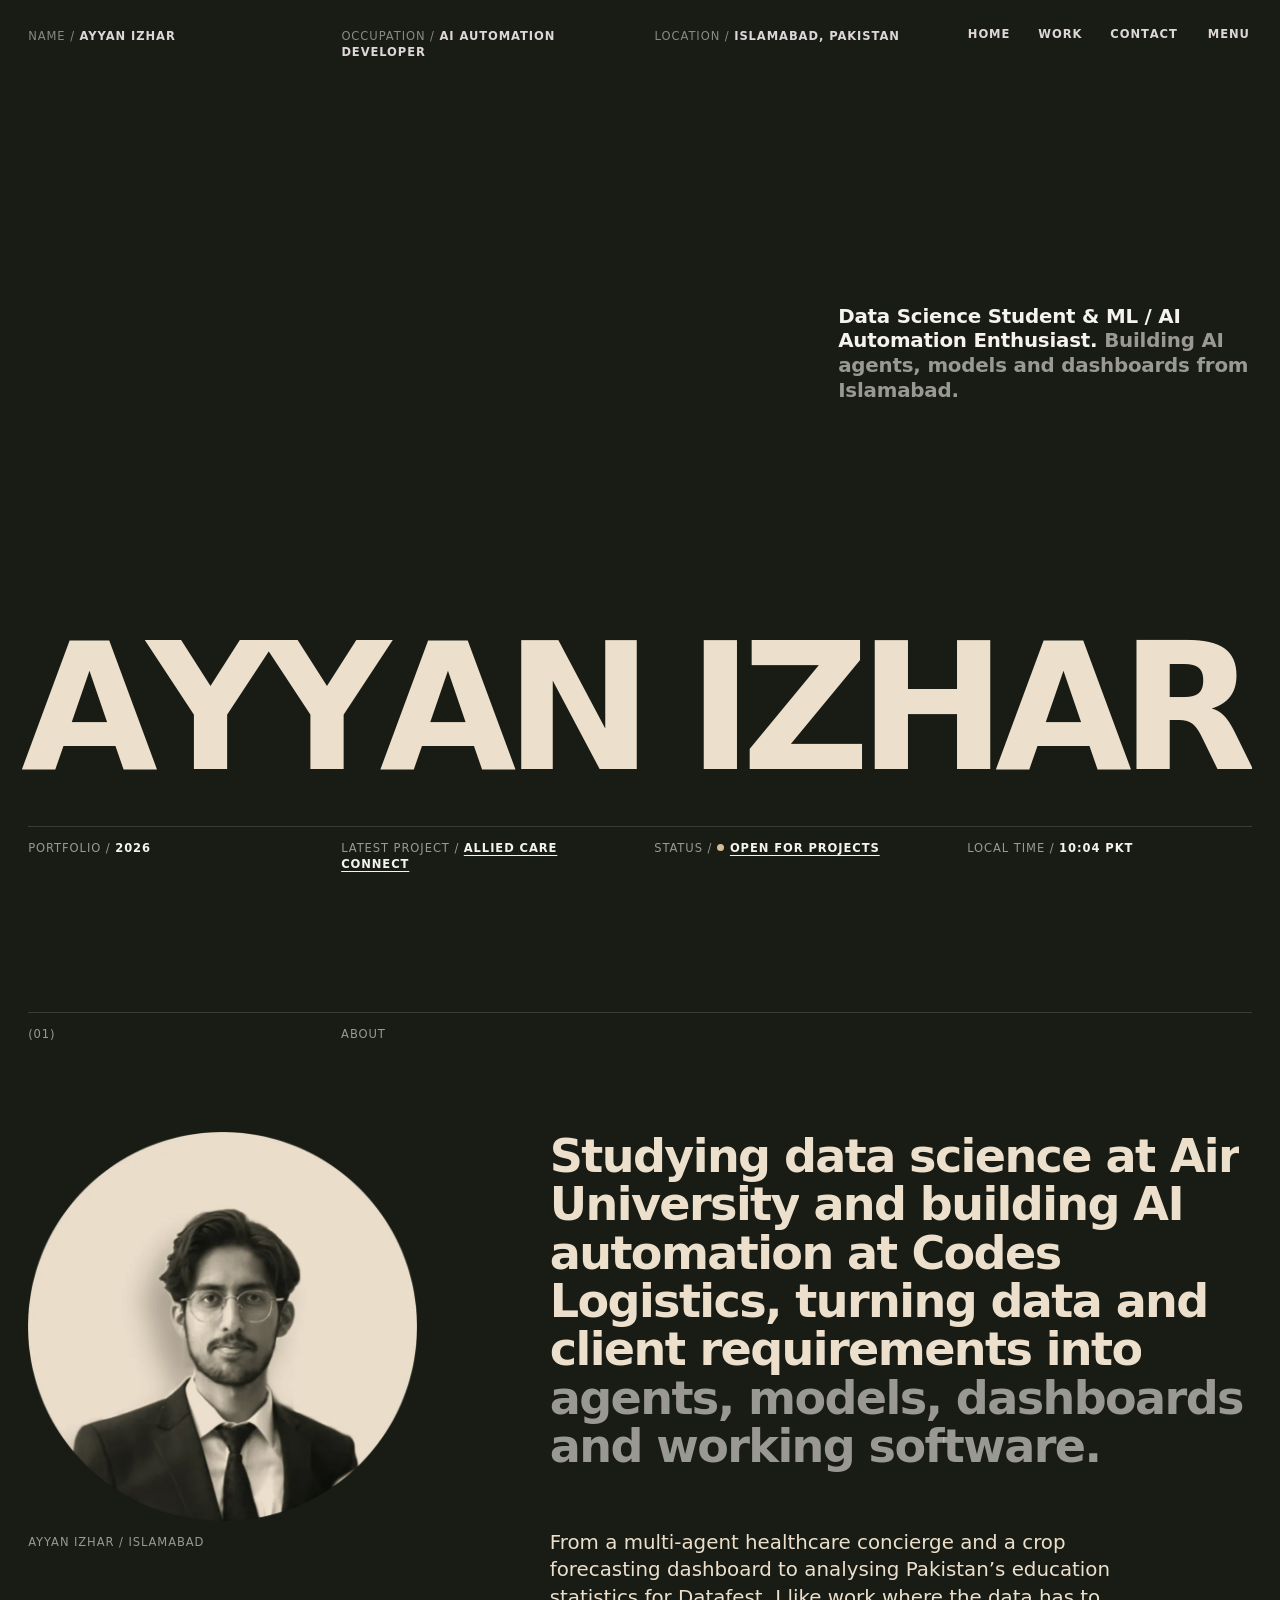
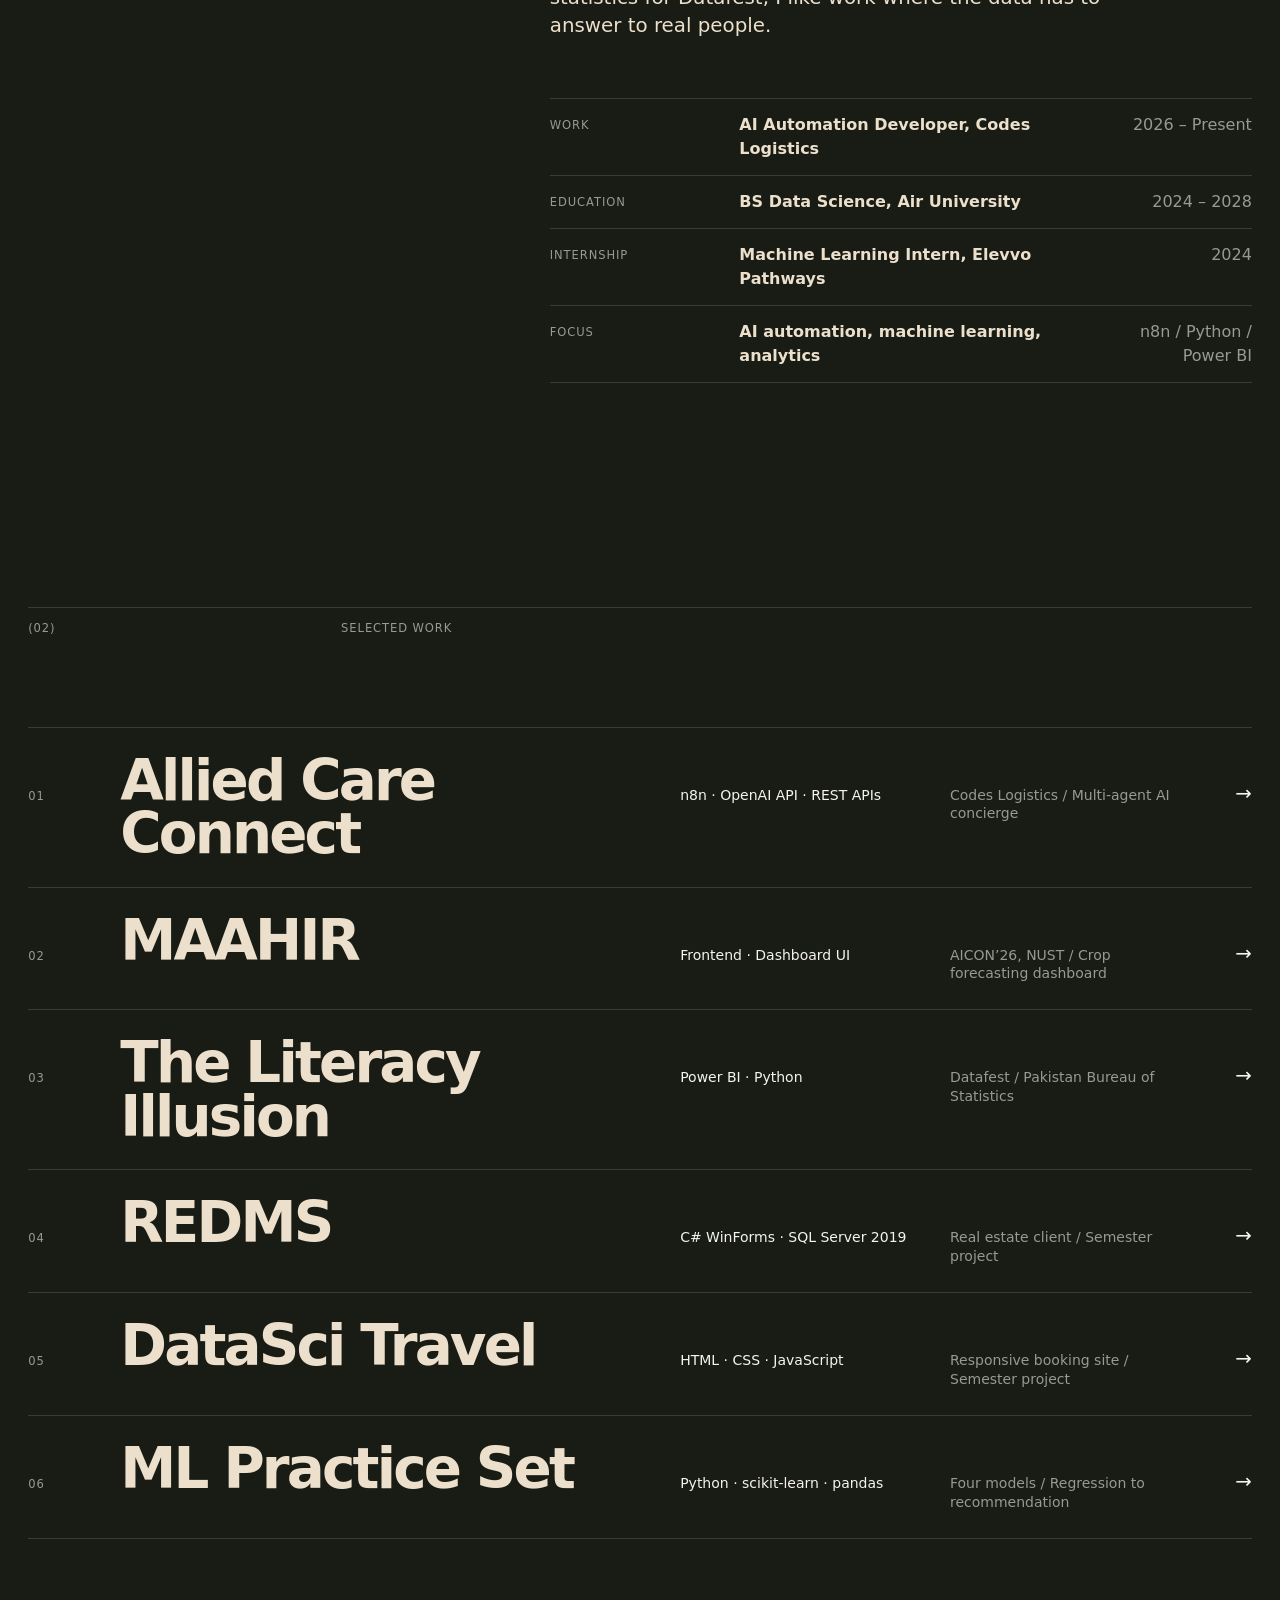
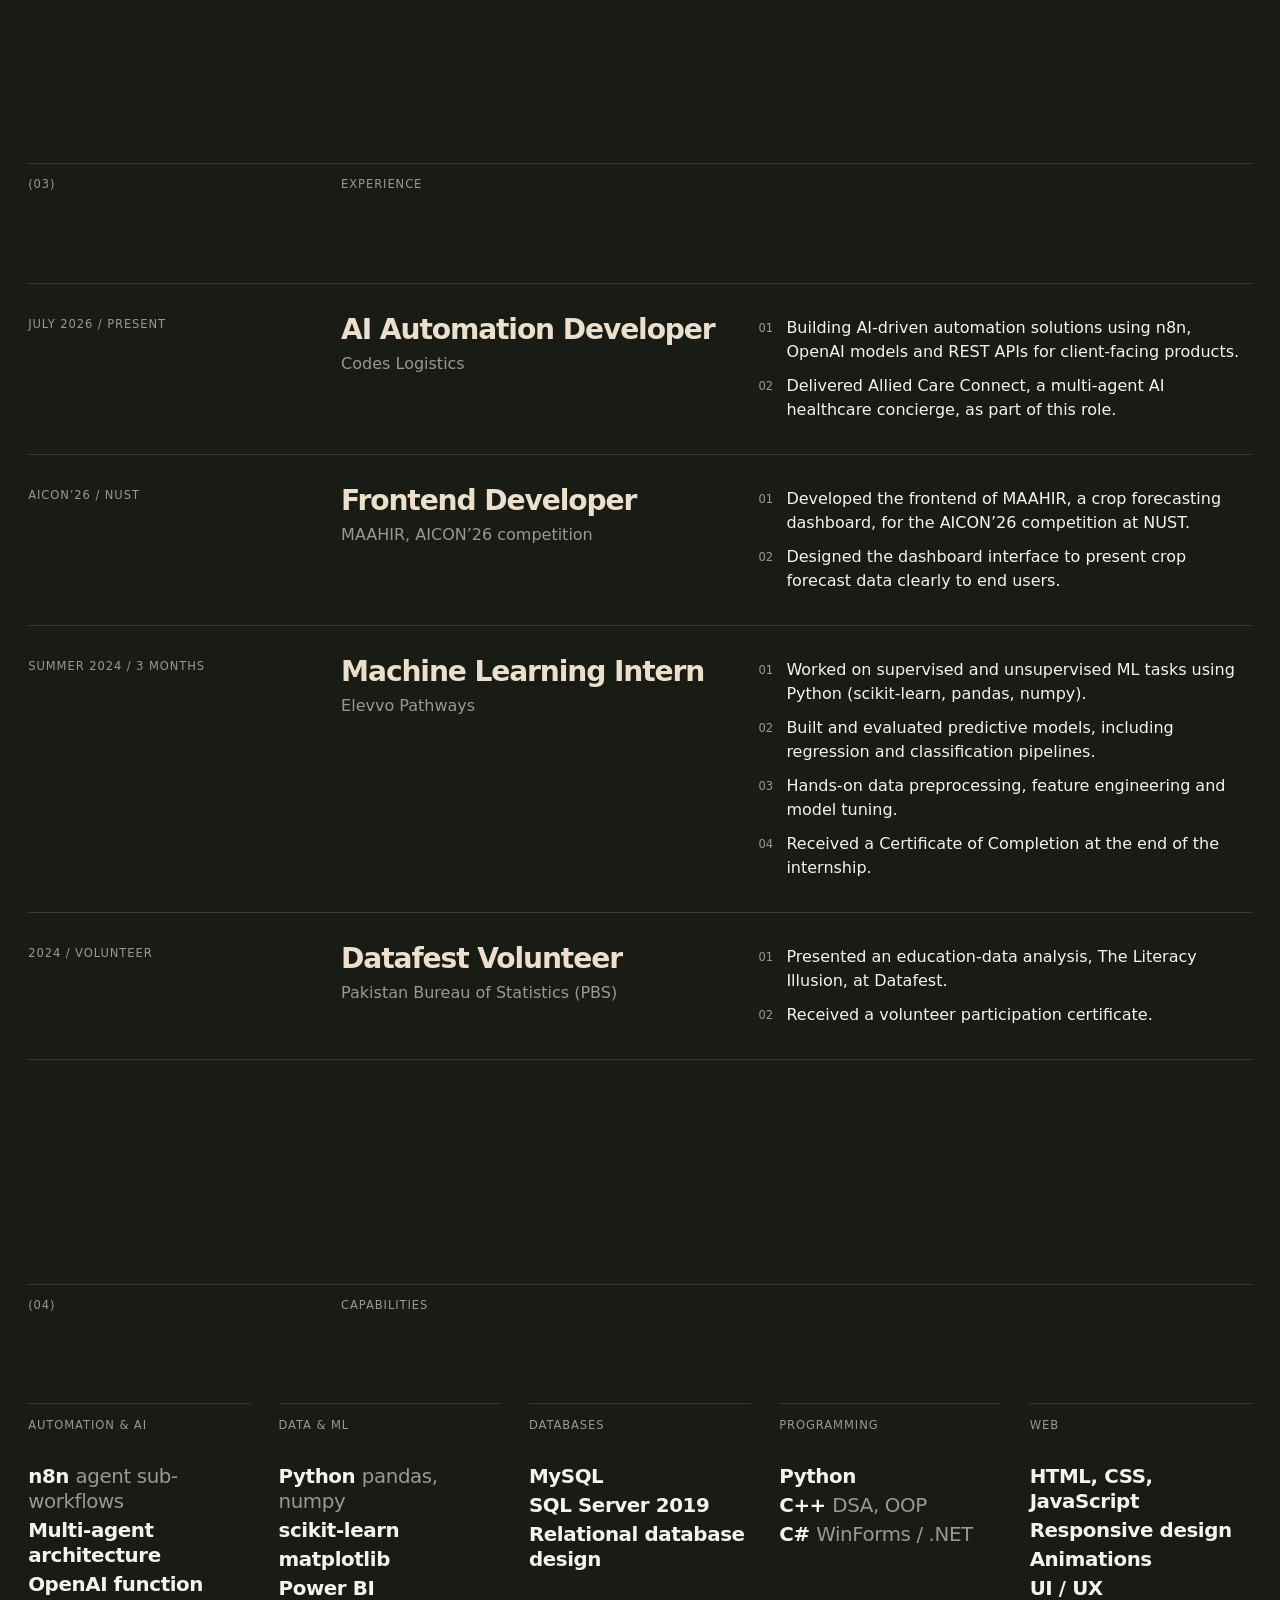
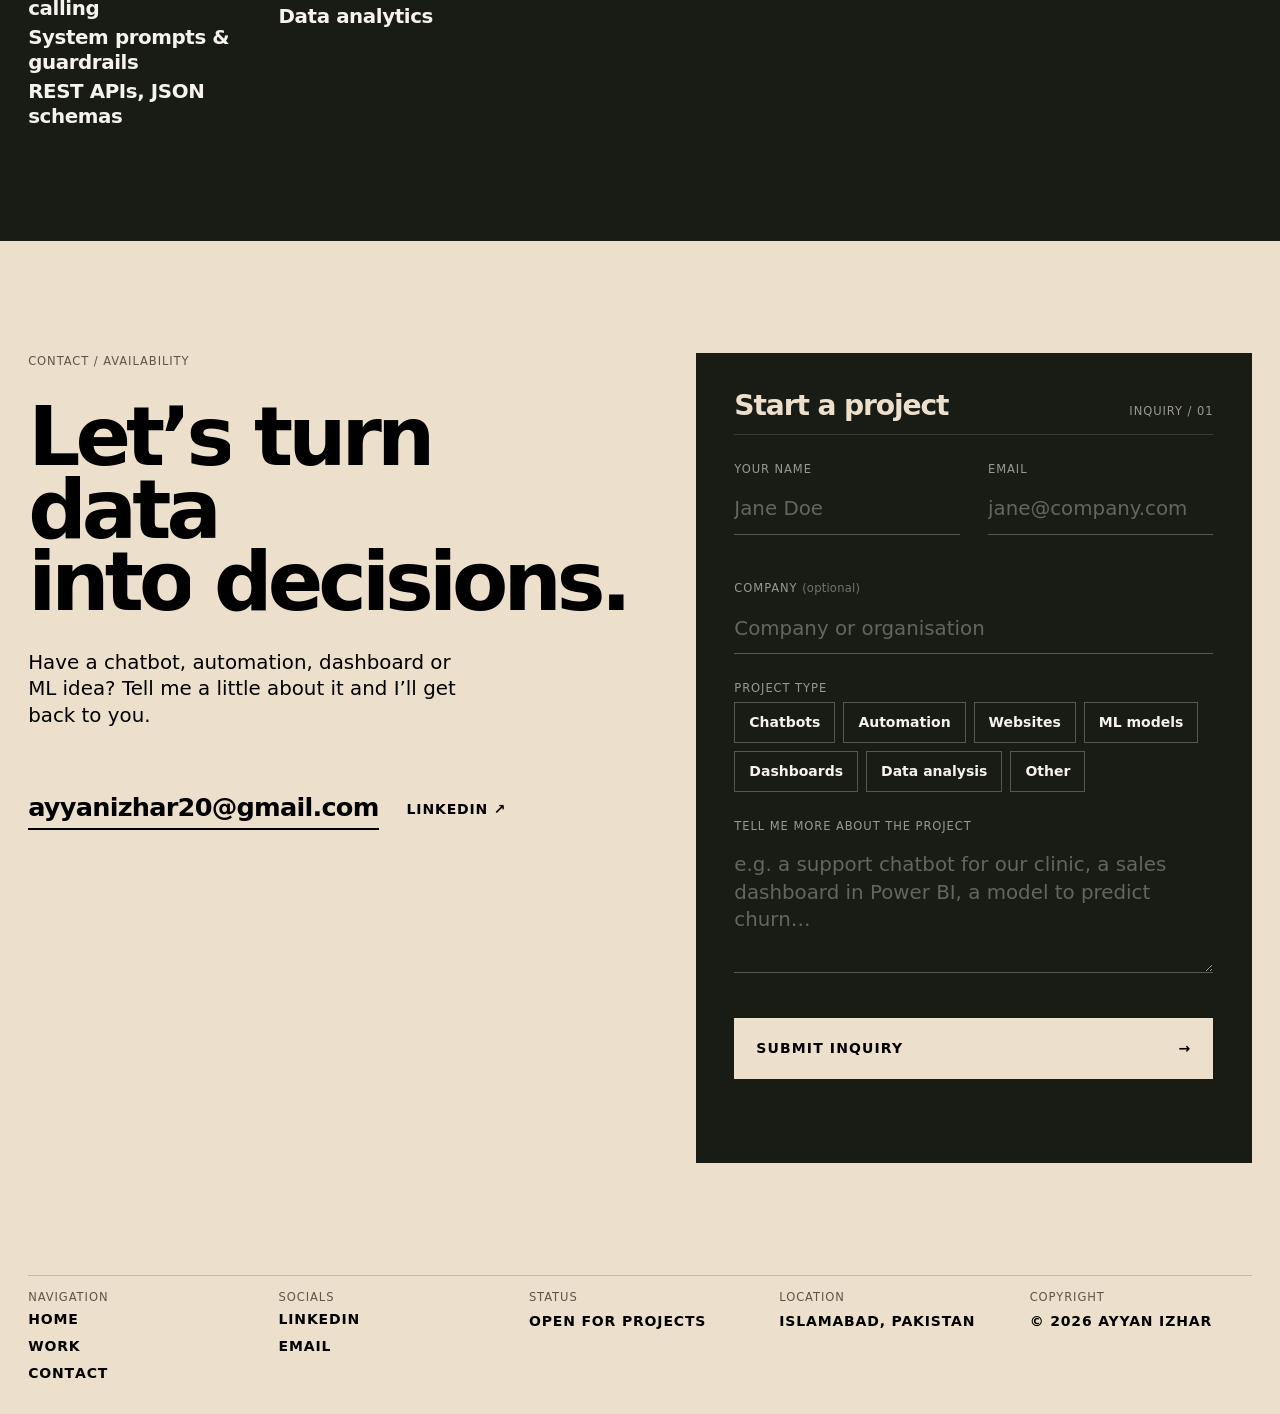
==== index.html @ 64a009e6 "Initial portfolio site Static HTML/CSS/JS portfolio inspired by kerimovdesigns.com's typographic, ol" ====
<!doctype html>
<html lang="en">
<head>
  <meta charset="utf-8">
  <meta name="viewport" content="width=device-width, initial-scale=1">
  <title>Ayyan Izhar | Data Science Portfolio</title>
  <meta name="description" content="Ayyan Izhar, AI automation developer and data science student in Islamabad. Multi-agent AI, machine learning, dashboards and data-driven software.">
  <meta name="theme-color" content="#181c14">
  <meta property="og:title" content="Ayyan Izhar | Data Science Portfolio">
  <meta property="og:description" content="Data Science Student & ML / AI Automation Enthusiast based in Islamabad, Pakistan.">
  <meta property="og:image" content="assets/img/portrait.png">
  <link rel="icon" href="data:image/svg+xml,%3Csvg xmlns='http://www.w3.org/2000/svg' viewBox='0 0 32 32'%3E%3Crect width='32' height='32' fill='%23181c14'/%3E%3Ctext x='16' y='23' font-family='Arial' font-weight='900' font-size='18' fill='%23ecdfcc' text-anchor='middle'%3EAI%3C/text%3E%3C/svg%3E">
  <link rel="preconnect" href="https://api.fontshare.com" crossorigin>
  <link rel="preconnect" href="https://cdn.fontshare.com" crossorigin>
  <link rel="stylesheet" href="https://api.fontshare.com/v2/css?f[]=satoshi@400,500,700,900&display=swap">
  <link rel="stylesheet" href="assets/css/tokens.css">
  <link rel="stylesheet" href="assets/css/main.css">
  <script>document.documentElement.classList.add('js');try{if(sessionStorage.getItem('pt'))document.documentElement.classList.add('is-entering')}catch(e){}</script>
  <script src="assets/js/main.js" defer></script>
</head>
<body>
  <a class="skip" href="#main">Skip to content</a>
  <div class="curtain" aria-hidden="true"></div>

  <header class="site-header">
    <p class="meta"><span class="meta-k">Name /</span> <span class="meta-v">Ayyan Izhar</span></p>
    <p class="meta"><span class="meta-k">Occupation /</span> <span class="meta-v">AI Automation Developer</span></p>
    <p class="meta"><span class="meta-k">Location /</span> <span class="meta-v">Islamabad, Pakistan</span></p>
    <nav class="nav" aria-label="Primary">
      <a href="index.html" data-roll>Home</a>
      <a href="#work" data-roll>Work</a>
      <a href="#contact" data-roll>Contact</a>
    </nav>
    <button class="menu-btn" type="button" aria-expanded="false" aria-controls="menu">
      <span class="menu-btn-inner"><span>Menu</span><span aria-hidden="true">Close</span></span>
    </button>
  </header>

  <div class="menu" id="menu" aria-hidden="true">
    <div class="menu-inner">
      <nav aria-label="Menu">
        <p class="label">Navigation</p>
        <ul class="menu-list">
          <li><a class="menu-link" href="index.html"><span class="menu-link-text">Home</span><span class="menu-num">01</span></a></li>
          <li><a class="menu-link" href="#work"><span class="menu-link-text">Work</span><span class="menu-num">02</span></a></li>
          <li><a class="menu-link" href="#contact"><span class="menu-link-text">Contact</span><span class="menu-num">03</span></a></li>
        </ul>
      </nav>
      <div class="menu-aside">
        <div>
          <p class="label">Projects</p>
          <ul>
            <li><a href="projects/allied-care-connect.html" data-roll>Allied Care Connect</a></li>
            <li><a href="projects/maahir.html" data-roll>MAAHIR</a></li>
            <li><a href="projects/literacy-illusion.html" data-roll>The Literacy Illusion</a></li>
            <li><a href="projects/redms.html" data-roll>REDMS</a></li>
            <li><a href="projects/datasci.html" data-roll>DataSci Travel</a></li>
            <li><a href="projects/ml-practice.html" data-roll>ML Practice Set</a></li>
          </ul>
        </div>
        <p class="meta"><span class="meta-k">Latest Project /</span> <a class="meta-v" href="projects/allied-care-connect.html">Allied Care Connect</a></p>
      </div>
    </div>
  </div>

  <main id="main">
    <section class="hero" aria-label="Introduction">
      <p class="hero-intro">Data Science Student &amp; ML / AI Automation Enthusiast. <span>Building AI agents, models and dashboards from Islamabad.</span></p>
      <h1 class="hero-name" aria-label="Ayyan Izhar"><span class="name-inner" aria-hidden="true"><span class="line">Ayyan</span><span class="line">Izhar</span></span></h1>
      <div class="strip">
        <p class="meta"><span class="meta-k">Portfolio /</span> <span class="meta-v">2026</span></p>
        <p class="meta"><span class="meta-k">Latest Project /</span> <a class="meta-v" href="projects/allied-care-connect.html">Allied Care Connect</a></p>
        <p class="meta"><span class="meta-k">Status /</span> <a class="meta-v" href="#contact"><span class="dot" aria-hidden="true"></span>Open for projects</a></p>
        <p class="meta"><span class="meta-k">Local time /</span> <span class="meta-v"><span data-clock>--:--</span> PKT</span></p>
      </div>
    </section>

    <section class="section" id="about" aria-labelledby="about-title">
      <div class="section-head"><span class="label">(01)</span><span class="label" id="about-title">About</span></div>
      <div class="about">
        <figure class="portrait" data-reveal>
          <img src="assets/img/portrait.webp" width="800" height="800" alt="Portrait of Ayyan Izhar in a dark suit and tie" loading="lazy" decoding="async">
          <figcaption class="label">Ayyan Izhar / Islamabad</figcaption>
        </figure>
        <div class="about-body">
          <h2 class="statement" data-words>Studying data science at Air University and building AI automation at Codes Logistics, turning data and client requirements into <em>agents, models, dashboards and working software.</em></h2>
          <p class="copy" data-reveal>From a multi-agent healthcare concierge and a crop forecasting dashboard to analysing Pakistan’s education statistics for Datafest, I like work where the data has to answer to real people.</p>
          <dl class="facts" data-reveal>
            <div><dt>Work</dt><dd>AI Automation Developer, Codes Logistics</dd><dd>2026 – Present</dd></div>
            <div><dt>Education</dt><dd>BS Data Science, Air University</dd><dd>2024 – 2028</dd></div>
            <div><dt>Internship</dt><dd>Machine Learning Intern, Elevvo Pathways</dd><dd>2024</dd></div>
            <div><dt>Focus</dt><dd>AI automation, machine learning, analytics</dd><dd>n8n / Python / Power BI</dd></div>
          </dl>
        </div>
      </div>
    </section>

    <section class="section" id="work" aria-labelledby="work-title">
      <div class="section-head"><span class="label">(02)</span><span class="label" id="work-title">Selected Work</span></div>
      <ol class="work-list">
        <li class="work-row" data-reveal>
          <a class="work-link" href="projects/allied-care-connect.html" data-preview="allied">
            <span class="work-num">01</span>
            <span class="work-title">Allied Care Connect</span>
            <span class="work-tags">n8n · OpenAI API · REST APIs</span>
            <span class="work-ctx">Codes Logistics / Multi-agent AI concierge</span>
            <span class="work-arrow" aria-hidden="true">→</span>
            <span class="work-media"><img src="assets/img/cover-allied.svg" alt="" loading="lazy" width="1200" height="800"></span>
          </a>
        </li>
        <li class="work-row" data-reveal>
          <a class="work-link" href="projects/maahir.html" data-preview="maahir">
            <span class="work-num">02</span>
            <span class="work-title">MAAHIR</span>
            <span class="work-tags">Frontend · Dashboard UI</span>
            <span class="work-ctx">AICON’26, NUST / Crop forecasting dashboard</span>
            <span class="work-arrow" aria-hidden="true">→</span>
            <span class="work-media"><img src="assets/img/maahir-snapshot.webp" alt="" loading="lazy" width="1600" height="1000"></span>
          </a>
        </li>
        <li class="work-row" data-reveal>
          <a class="work-link" href="projects/literacy-illusion.html" data-preview="datafest">
            <span class="work-num">03</span>
            <span class="work-title">The Literacy Illusion</span>
            <span class="work-tags">Power BI · Python</span>
            <span class="work-ctx">Datafest / Pakistan Bureau of Statistics</span>
            <span class="work-arrow" aria-hidden="true">→</span>
            <span class="work-media"><img src="assets/img/datafest-map.webp" alt="" loading="lazy" width="1024" height="576"></span>
          </a>
        </li>
        <li class="work-row" data-reveal>
          <a class="work-link" href="projects/redms.html" data-preview="redms">
            <span class="work-num">04</span>
            <span class="work-title">REDMS</span>
            <span class="work-tags">C# WinForms · SQL Server 2019</span>
            <span class="work-ctx">Real estate client / Semester project</span>
            <span class="work-arrow" aria-hidden="true">→</span>
            <span class="work-media"><img src="assets/img/cover-redms.svg" alt="" loading="lazy" width="1200" height="800"></span>
          </a>
        </li>
        <li class="work-row" data-reveal>
          <a class="work-link" href="projects/datasci.html" data-preview="datasci">
            <span class="work-num">05</span>
            <span class="work-title">DataSci Travel</span>
            <span class="work-tags">HTML · CSS · JavaScript</span>
            <span class="work-ctx">Responsive booking site / Semester project</span>
            <span class="work-arrow" aria-hidden="true">→</span>
            <span class="work-media"><img src="assets/img/datasci-home.webp" alt="" loading="lazy" width="1600" height="1000"></span>
          </a>
        </li>
        <li class="work-row" data-reveal>
          <a class="work-link" href="projects/ml-practice.html" data-preview="ml">
            <span class="work-num">06</span>
            <span class="work-title">ML Practice Set</span>
            <span class="work-tags">Python · scikit-learn · pandas</span>
            <span class="work-ctx">Four models / Regression to recommendation</span>
            <span class="work-arrow" aria-hidden="true">→</span>
            <span class="work-media"><img src="assets/img/cover-ml.svg" alt="" loading="lazy" width="1200" height="800"></span>
          </a>
        </li>
      </ol>
    </section>

    <section class="section" id="experience" aria-labelledby="exp-title">
      <div class="section-head"><span class="label">(03)</span><span class="label" id="exp-title">Experience</span></div>
      <div class="rows">
        <article class="row" data-reveal>
          <p class="row-when label">July 2026 / Present</p>
          <div class="row-what">
            <h3>AI Automation Developer</h3>
            <p>Codes Logistics</p>
          </div>
          <ul class="row-detail">
            <li>Building AI-driven automation solutions using n8n, OpenAI models and REST APIs for client-facing products.</li>
            <li>Delivered Allied Care Connect, a multi-agent AI healthcare concierge, as part of this role.</li>
          </ul>
        </article>
        <article class="row" data-reveal>
          <p class="row-when label">AICON’26 / NUST</p>
          <div class="row-what">
            <h3>Frontend Developer</h3>
            <p>MAAHIR, AICON’26 competition</p>
          </div>
          <ul class="row-detail">
            <li>Developed the frontend of MAAHIR, a crop forecasting dashboard, for the AICON’26 competition at NUST.</li>
            <li>Designed the dashboard interface to present crop forecast data clearly to end users.</li>
          </ul>
        </article>
        <article class="row" data-reveal>
          <p class="row-when label">Summer 2024 / 3 months</p>
          <div class="row-what">
            <h3>Machine Learning Intern</h3>
            <p>Elevvo Pathways</p>
          </div>
          <ul class="row-detail">
            <li>Worked on supervised and unsupervised ML tasks using Python (scikit-learn, pandas, numpy).</li>
            <li>Built and evaluated predictive models, including regression and classification pipelines.</li>
            <li>Hands-on data preprocessing, feature engineering and model tuning.</li>
            <li>Received a Certificate of Completion at the end of the internship.</li>
          </ul>
        </article>
        <article class="row" data-reveal>
          <p class="row-when label">2024 / Volunteer</p>
          <div class="row-what">
            <h3>Datafest Volunteer</h3>
            <p>Pakistan Bureau of Statistics (PBS)</p>
          </div>
          <ul class="row-detail">
            <li>Presented an education-data analysis, The Literacy Illusion, at Datafest.</li>
            <li>Received a volunteer participation certificate.</li>
          </ul>
        </article>
      </div>
    </section>

    <section class="section" id="capabilities" aria-labelledby="caps-title">
      <div class="section-head"><span class="label">(04)</span><span class="label" id="caps-title">Capabilities</span></div>
      <div class="caps">
        <div class="cap" data-reveal style="--d:0">
          <p class="label">Automation &amp; AI</p>
          <ul><li>n8n <span>agent sub-workflows</span></li><li>Multi-agent architecture</li><li>OpenAI function calling</li><li>System prompts &amp; guardrails</li><li>REST APIs, JSON schemas</li></ul>
        </div>
        <div class="cap" data-reveal style="--d:1">
          <p class="label">Data &amp; ML</p>
          <ul><li>Python <span>pandas, numpy</span></li><li>scikit-learn</li><li>matplotlib</li><li>Power BI</li><li>Data analytics</li></ul>
        </div>
        <div class="cap" data-reveal style="--d:2">
          <p class="label">Databases</p>
          <ul><li>MySQL</li><li>SQL Server 2019</li><li>Relational database design</li></ul>
        </div>
        <div class="cap" data-reveal style="--d:3">
          <p class="label">Programming</p>
          <ul><li>Python</li><li>C++ <span>DSA, OOP</span></li><li>C# <span>WinForms / .NET</span></li></ul>
        </div>
        <div class="cap" data-reveal style="--d:4">
          <p class="label">Web</p>
          <ul><li>HTML, CSS, JavaScript</li><li>Responsive design</li><li>Animations</li><li>UI / UX</li></ul>
        </div>
      </div>
    </section>
  </main>

  <footer class="contact" id="contact">
    <div class="contact-main">
      <div class="contact-intro">
        <p class="label">Contact / Availability</p>
        <h2 class="contact-title" data-words>Let’s turn data<br>into decisions.</h2>
        <p class="contact-note">Have a chatbot, automation, dashboard or ML idea? Tell me a little about it and I’ll get back to you.</p>
        <div class="contact-direct">
          <a class="contact-mail" href="mailto:ayyanizhar20@gmail.com">ayyanizhar20@gmail.com</a>
          <a href="https://linkedin.com/in/ayyan-izhar-a177a4330" target="_blank" rel="noopener" data-roll>LinkedIn ↗</a>
        </div>
      </div>

      <form class="inquiry" data-inquiry data-key="YOUR_WEB3FORMS_ACCESS_KEY" novalidate aria-labelledby="inq-title">
        <div class="inquiry-head"><h3 id="inq-title">Start a project</h3><span class="label">Inquiry / 01</span></div>
        <div class="field-row">
          <div class="field">
            <label for="inq-name">Your name</label>
            <input id="inq-name" name="name" type="text" autocomplete="name" placeholder="Jane Doe" required aria-describedby="inq-name-error">
            <span class="field-error" id="inq-name-error" aria-live="polite"></span>
          </div>
          <div class="field">
            <label for="inq-email">Email</label>
            <input id="inq-email" name="email" type="email" autocomplete="email" placeholder="jane@company.com" required aria-describedby="inq-email-error">
            <span class="field-error" id="inq-email-error" aria-live="polite"></span>
          </div>
        </div>
        <div class="field">
          <label for="inq-company">Company <i>(optional)</i></label>
          <input id="inq-company" name="company" type="text" autocomplete="organization" placeholder="Company or organisation">
        </div>
        <fieldset class="field">
          <legend>Project type</legend>
          <div class="chips">
            <label class="chip"><input type="checkbox" name="project_type" value="Chatbot / AI agent"><span>Chatbots</span></label>
            <label class="chip"><input type="checkbox" name="project_type" value="Automation (n8n)"><span>Automation</span></label>
            <label class="chip"><input type="checkbox" name="project_type" value="Website"><span>Websites</span></label>
            <label class="chip"><input type="checkbox" name="project_type" value="Machine learning"><span>ML models</span></label>
            <label class="chip"><input type="checkbox" name="project_type" value="Dashboard"><span>Dashboards</span></label>
            <label class="chip"><input type="checkbox" name="project_type" value="Data analysis"><span>Data analysis</span></label>
            <label class="chip"><input type="checkbox" name="project_type" value="Other"><span>Other</span></label>
          </div>
        </fieldset>
        <div class="field">
          <label for="inq-message">Tell me more about the project</label>
          <textarea id="inq-message" name="message" rows="4" placeholder="e.g. a support chatbot for our clinic, a sales dashboard in Power BI, a model to predict churn…" required aria-describedby="inq-message-error"></textarea>
          <span class="field-error" id="inq-message-error" aria-live="polite"></span>
        </div>
        <label class="hp" aria-hidden="true">Leave empty <input type="checkbox" name="botcheck" tabindex="-1" autocomplete="off"></label>
        <button class="inquiry-submit" type="submit"><span class="inquiry-submit-text">Submit inquiry</span><span class="arrow" aria-hidden="true">→</span></button>
        <p class="inquiry-status" role="status" aria-live="polite"></p>
      </form>
    </div>

    <div class="contact-grid">
      <div><p class="label">Navigation</p><a href="index.html" data-roll>Home</a><a href="#work" data-roll>Work</a><a href="#contact" data-roll>Contact</a></div>
      <div><p class="label">Socials</p><a href="https://linkedin.com/in/ayyan-izhar-a177a4330" target="_blank" rel="noopener" data-roll>LinkedIn</a><a href="mailto:ayyanizhar20@gmail.com" data-roll>Email</a></div>
      <div><p class="label">Status</p><p>Open for projects</p></div>
      <div><p class="label">Location</p><p>Islamabad, Pakistan</p></div>
      <div><p class="label">Copyright</p><p>© 2026 Ayyan Izhar</p></div>
    </div>
  </footer>

  <div class="preview" aria-hidden="true">
    <div class="preview-inner">
      <img class="preview-item" data-key="allied" src="assets/img/cover-allied.svg" alt="" loading="lazy">
      <img class="preview-item" data-key="maahir" src="assets/img/maahir-snapshot.webp" alt="" loading="lazy">
      <img class="preview-item" data-key="datafest" src="assets/img/datafest-map.webp" alt="" loading="lazy">
      <img class="preview-item" data-key="redms" src="assets/img/cover-redms.svg" alt="" loading="lazy">
      <img class="preview-item" data-key="datasci" src="assets/img/datasci-home.webp" alt="" loading="lazy">
      <img class="preview-item" data-key="ml" src="assets/img/cover-ml.svg" alt="" loading="lazy">
    </div>
  </div>
</body>
</html>
---- assets/css/tokens.css ----
:root {
  /* Colors (kerimovdesigns.com) */
  --color-bg: #181c14;
  --color-fg: #ecdfcc;
  --color-secondary: #d6bc9a;
  --color-ink: #000000;
  --color-offwhite: #f6f3ee;
  --color-muted: rgba(246, 243, 238, 0.58);
  --color-dim: #5f5547;
  --color-line: rgba(236, 223, 204, 0.16);
  --color-line-ink: rgba(0, 0, 0, 0.16);

  /* Typography */
  --font-sans: 'Satoshi', ui-sans-serif, system-ui, -apple-system, 'Segoe UI', sans-serif;
  --fs-display: clamp(3rem, 13.4vw, 15rem);
  --fs-title: clamp(2.6rem, 7.2vw, 7.5rem);
  --fs-h1: clamp(1.9rem, 3.6vw, 3.2rem);
  --fs-h2: 1.76rem;
  --fs-body: 1.24rem;
  --fs-body-sm: 1rem;
  --fs-micro: 0.875rem;
  --fs-label: 0.72rem;

  /* Spacing */
  --space-1: 4px;
  --space-2: 8px;
  --space-3: 12.8px;
  --space-4: 32px;
  --space-5: 58px;
  --space-6: 90px;
  --space-7: 112px;
  --gutter: clamp(16px, 2.2vw, 32px);

  /* Motion (kerimov motion lab) */
  --ease: cubic-bezier(0.76, 0, 0.24, 1);
  --ease-std: cubic-bezier(0.4, 0, 0.2, 1);
  --ease-out: cubic-bezier(0.22, 1, 0.36, 1);
  --dur-instant: 15ms;
  --dur-xs: 90ms;
  --dur-fast: 150ms;
  --dur-md: 300ms;
  --dur-lg: 500ms;
  --dur-slow: 540ms;
  --stagger: 75ms;

  /* Layers */
  --z-header: 70;
  --z-preview: 50;
  --z-menu: 60;
  --z-curtain: 90;
}
---- assets/css/main.css ----
/* ---------- Base ---------- */
*, *::before, *::after { box-sizing: border-box; }
html { -webkit-text-size-adjust: 100%; text-size-adjust: 100%; }
body {
  margin: 0;
  background: var(--color-bg);
  color: var(--color-offwhite);
  font-family: var(--font-sans);
  font-size: var(--fs-body-sm);
  font-weight: 500;
  line-height: 1.5;
  -webkit-font-smoothing: antialiased;
  -moz-osx-font-smoothing: grayscale;
  overflow-x: clip;
}
img, video, svg { display: block; max-width: 100%; }
a { color: inherit; text-decoration: none; }
button { font: inherit; color: inherit; background: none; border: 0; padding: 0; cursor: pointer; }
h1, h2, h3, p, ol, ul, dl, dd, figure { margin: 0; }
ol, ul { list-style: none; padding: 0; }
::selection { background: var(--color-fg); color: var(--color-ink); }
:focus-visible { outline: 1px solid currentColor; outline-offset: 4px; }
[tabindex="-1"]:focus { outline: none; }
html.menu-open { overflow: hidden; }

.skip {
  position: fixed; top: 8px; left: 8px; z-index: 100;
  padding: 10px 14px; background: var(--color-fg); color: var(--color-ink);
  transform: translateY(-160%); transition: transform var(--dur-md) var(--ease);
}
.skip:focus { transform: none; }
.sr-only { position: absolute; width: 1px; height: 1px; overflow: hidden; clip: rect(0 0 0 0); white-space: nowrap; }

.label {
  font-size: var(--fs-label);
  font-weight: 500;
  letter-spacing: 0.08em;
  text-transform: uppercase;
  color: var(--color-muted);
  line-height: 1.4;
}
.meta { font-size: var(--fs-label); letter-spacing: 0.08em; text-transform: uppercase; line-height: 1.4; }
.meta-k { color: var(--color-muted); }
.meta-v { font-weight: 700; }

/* ---------- Roll text (kerimov doubled-letter hover) ---------- */
.roll { display: inline-flex; overflow: hidden; line-height: 1.15; vertical-align: top; }
.roll-c {
  display: inline-block;
  position: relative;
  white-space: pre;
  transition: transform var(--dur-md) var(--ease);
  transition-delay: calc(var(--i) * 14ms);
}
.roll-c::after { content: attr(data-c); position: absolute; left: 0; top: 100%; }
a:hover .roll-c, a:focus-visible .roll-c, button:hover .roll-c { transform: translateY(-100%); }

/* ---------- Header ---------- */
.site-header {
  position: fixed;
  inset: 0 0 auto 0;
  z-index: var(--z-header);
  display: grid;
  grid-template-columns: repeat(3, minmax(0, 1fr)) auto auto;
  align-items: start;
  gap: var(--gutter);
  padding: var(--gutter);
  color: var(--color-offwhite);
  mix-blend-mode: difference;
  pointer-events: none;
}
.site-header > * { pointer-events: auto; }
.nav { display: flex; gap: 28px; font-size: var(--fs-label); font-weight: 700; letter-spacing: 0.08em; text-transform: uppercase; }
.menu-btn {
  display: inline-flex; align-items: flex-start; overflow: hidden; height: 1.15em; line-height: 1.15;
  font-size: var(--fs-label); font-weight: 700; letter-spacing: 0.08em; text-transform: uppercase;
}
.menu-btn-inner { display: flex; flex-direction: column; transition: transform var(--dur-slow) var(--ease); }
.menu-open .menu-btn-inner { transform: translateY(-50%); }

/* ---------- Menu ---------- */
.menu {
  position: fixed; inset: 0; z-index: var(--z-menu);
  background: var(--color-fg); color: var(--color-ink);
  clip-path: inset(0 0 0 100%);
  transition: clip-path 700ms var(--ease), visibility 0s linear 700ms;
  visibility: hidden;
}
.menu-open .menu { clip-path: inset(0 0 0 0); visibility: visible; transition: clip-path 700ms var(--ease); }
.menu-inner {
  height: 100%;
  display: grid;
  grid-template-columns: 2fr 1fr;
  gap: var(--gutter);
  align-items: end;
  padding: calc(var(--gutter) * 4) var(--gutter) var(--gutter);
}
.menu .label { color: var(--color-dim); }
.menu-list { margin-top: var(--space-3); border-top: 1px solid var(--color-line-ink); }
.menu-list li { border-bottom: 1px solid var(--color-line-ink); overflow: hidden; }
.menu-link {
  display: flex; justify-content: space-between; align-items: flex-start;
  padding: 6px 0 2px;
  font-size: clamp(2.8rem, 8.5vw, 8.5rem); font-weight: 900; letter-spacing: -0.05em; line-height: 0.95;
  opacity: 0;
  transform: translateX(14vw);
  transition: transform 800ms var(--ease), opacity var(--dur-slow) var(--ease-std);
}
.menu-open .menu-link { opacity: 1; transform: none; transition-delay: calc(140ms + var(--i) * var(--stagger)); }
.menu-num { font-size: var(--fs-micro); font-weight: 700; letter-spacing: 0.04em; padding-top: 0.9em; }
.menu-link:hover .menu-link-text { transform: translateX(16px); }
.menu-link-text { transition: transform var(--dur-md) var(--ease); }
.menu-aside { display: grid; gap: var(--space-4); align-content: end; }
.menu-aside ul { display: grid; gap: 6px; margin-top: var(--space-3); font-size: var(--fs-body); font-weight: 700; letter-spacing: -0.01em; }
.menu-aside > * { opacity: 0; transform: translateX(48px); transition: opacity var(--dur-md) var(--ease-std), transform var(--dur-slow) var(--ease); }
.menu-open .menu-aside > * { opacity: 1; transform: none; transition-delay: 420ms; }

/* ---------- Curtain ---------- */
.curtain {
  position: fixed; inset: 0; z-index: var(--z-curtain);
  background: var(--color-fg);
  transform: scaleX(0); transform-origin: 0 50%;
  pointer-events: none;
}
.is-entering .curtain { transform: scaleX(1); }
.curtain.is-revealing { transform: scaleX(0); transform-origin: 0 50%; transition: transform 750ms var(--ease); }
.curtain.is-leaving { transform: scaleX(1); transform-origin: 100% 50%; transition: transform 600ms var(--ease); }

/* ---------- Hero ---------- */
.hero {
  min-height: 100svh;
  display: grid;
  grid-template-rows: 1fr auto auto;
  padding: calc(var(--gutter) * 4) var(--gutter) var(--gutter);
}
.hero-intro {
  align-self: center;
  justify-self: end;
  max-width: 30ch;
  font-size: var(--fs-body);
  font-weight: 700;
  line-height: 1.25;
  letter-spacing: -0.01em;
}
.hero-intro span { color: var(--color-muted); }
.hero-name {
  font-size: var(--fs-display);
  font-weight: 900;
  letter-spacing: -0.065em;
  line-height: 0.8;
  text-transform: uppercase;
  white-space: nowrap;
  margin: var(--space-4) 0 var(--space-4) -0.04em;
}
.hero-name .name-inner { display: inline-block; }
.hero-name .line { display: inline-block; overflow: hidden; padding: 0.06em 0.04em 0.02em 0; }
.hero-name .line + .line { margin-left: 0.22em; }
.char { display: inline-block; }
html.js .hero-name .char { transform: translateY(105%); }
html.is-loaded .hero-name .char {
  transform: none;
  transition: transform 1100ms var(--ease);
  transition-delay: calc(120ms + var(--i) * 40ms);
}
.strip {
  display: grid;
  grid-template-columns: repeat(4, minmax(0, 1fr));
  gap: var(--gutter);
  padding-top: var(--space-3);
  border-top: 1px solid var(--color-line);
}
.strip a { text-decoration: underline; text-decoration-thickness: 1px; text-underline-offset: 3px; }
.dot {
  display: inline-block; width: 7px; height: 7px; border-radius: 50%;
  background: var(--color-secondary); margin-right: 6px; vertical-align: 1px;
  animation: pulse 2s var(--ease-std) infinite;
}
@keyframes pulse { 50% { opacity: 0.35; } }

/* ---------- Sections ---------- */
.section { padding: var(--space-7) var(--gutter); }
.section-head {
  display: grid;
  grid-template-columns: repeat(4, minmax(0, 1fr));
  gap: var(--gutter);
  padding-top: var(--space-3);
  border-top: 1px solid var(--color-line);
  margin-bottom: var(--space-6);
}
.section-head .label:last-child { grid-column: 2 / -1; }
.statement {
  font-size: var(--fs-h1);
  font-weight: 700;
  letter-spacing: -0.035em;
  line-height: 1.05;
}
.statement em { font-style: normal; color: var(--color-muted); }

/* Word mask reveal */
.w { display: inline-block; overflow: hidden; vertical-align: top; padding-bottom: 0.1em; margin-bottom: -0.1em; }
.wi { display: inline-block; }
html.js [data-words] .wi { transform: translateY(110%); transition: transform 900ms var(--ease); transition-delay: calc(var(--i) * 28ms); }
html.js [data-words].is-in .wi { transform: none; }

/* Generic rise */
html.js [data-reveal] { opacity: 0; transform: translateY(16px); transition: opacity var(--dur-slow) var(--ease-std), transform var(--dur-slow) var(--ease); transition-delay: calc(var(--d, 0) * var(--stagger)); }
html.js [data-reveal].is-in { opacity: 1; transform: none; }

/* ---------- About ---------- */
.about {
  display: grid;
  grid-template-columns: repeat(12, minmax(0, 1fr));
  gap: var(--gutter);
  align-items: start;
}
.portrait { grid-column: 1 / span 4; position: relative; }
.portrait img { width: 100%; height: auto; aspect-ratio: 1; }
.portrait figcaption { margin-top: var(--space-3); }
.about-body { grid-column: 6 / -1; display: grid; gap: var(--space-5); }
.about-body p.copy { max-width: 46ch; font-size: var(--fs-body); line-height: 1.4; color: var(--color-fg); }
.facts { border-top: 1px solid var(--color-line); }
.facts > div {
  display: grid; grid-template-columns: 1fr 2fr 1fr; gap: var(--gutter);
  padding: 14px 0; border-bottom: 1px solid var(--color-line);
  font-size: var(--fs-body-sm);
}
.facts dt { color: var(--color-muted); font-size: var(--fs-label); letter-spacing: 0.08em; text-transform: uppercase; padding-top: 4px; }
.facts dd { font-weight: 700; }
.facts dd + dd { text-align: right; color: var(--color-muted); font-weight: 500; }

/* ---------- Work index ---------- */
.work-list { border-top: 1px solid var(--color-line); }
.work-row { border-bottom: 1px solid var(--color-line); }
.work-link {
  position: relative;
  display: grid;
  grid-template-columns: 64px minmax(0, 2.2fr) minmax(0, 1fr) minmax(0, 1fr) 32px;
  gap: var(--gutter);
  align-items: baseline;
  padding: 26px var(--space-3);
  margin: 0 calc(var(--space-3) * -1);
  isolation: isolate;
  transition: color var(--dur-md) var(--ease);
}
.work-link::before {
  content: ""; position: absolute; inset: 0; z-index: -1;
  background: var(--color-fg);
  transform: scaleY(0); transform-origin: 50% 100%;
  transition: transform var(--dur-md) var(--ease);
}
.work-num { font-size: var(--fs-label); letter-spacing: 0.08em; color: var(--color-muted); transition: color var(--dur-md) var(--ease); }
.work-title {
  font-size: clamp(1.8rem, 4.4vw, 4.4rem);
  font-weight: 900;
  letter-spacing: -0.05em;
  line-height: 0.95;
  transition: transform var(--dur-md) var(--ease);
}
.work-tags, .work-ctx { font-size: var(--fs-micro); line-height: 1.35; }
.work-ctx { color: var(--color-muted); transition: color var(--dur-md) var(--ease); }
.work-arrow { justify-self: end; font-size: var(--fs-body); transition: transform var(--dur-md) var(--ease); }
.work-media { display: none; }
@media (hover: hover) {
  .work-link:hover, .work-link:focus-visible,
  .work-link:hover .work-title, .work-link:focus-visible .work-title { color: var(--color-ink); }
  .work-link:hover::before, .work-link:focus-visible::before { transform: scaleY(1); transform-origin: 50% 0; }
  .work-link:hover .work-title, .work-link:focus-visible .work-title { transform: translateX(14px); }
  .work-link:hover .work-num, .work-link:hover .work-ctx,
  .work-link:focus-visible .work-num, .work-link:focus-visible .work-ctx { color: var(--color-dim); }
  .work-link:hover .work-arrow, .work-link:focus-visible .work-arrow { transform: translateX(-6px) rotate(-45deg); }
}

/* Cursor-following preview */
.preview {
  position: fixed; top: 0; left: 0; z-index: var(--z-preview);
  width: clamp(260px, 26vw, 420px); aspect-ratio: 3 / 2;
  pointer-events: none;
  will-change: transform;
}
.preview-inner {
  position: absolute; inset: 0; overflow: hidden;
  opacity: 0; transform: scale(0.96);
  transition: opacity var(--dur-md) var(--ease-std), transform var(--dur-md) var(--ease);
  background: var(--color-bg);
  outline: 1px solid var(--color-line);
}
.preview.is-active .preview-inner { opacity: 1; transform: none; }
.preview-item { position: absolute; inset: 0; width: 100%; height: 100%; object-fit: cover; opacity: 0; transition: opacity var(--dur-xs) linear; }
.preview-item.is-active { opacity: 1; }
@media (hover: none) { .preview { display: none; } }

/* ---------- Experience ---------- */
.rows { border-top: 1px solid var(--color-line); }
.row {
  display: grid;
  grid-template-columns: repeat(12, minmax(0, 1fr));
  gap: var(--gutter);
  padding: var(--space-4) 0;
  border-bottom: 1px solid var(--color-line);
}
.row-when { grid-column: 1 / span 3; }
.row-what { grid-column: 4 / span 4; }
.row-what h3 { font-size: var(--fs-h2); font-weight: 900; letter-spacing: -0.04em; line-height: 1; }
.row-what p { margin-top: 8px; color: var(--color-muted); }
.row-detail { grid-column: 8 / -1; display: grid; gap: 10px; font-size: var(--fs-body-sm); }
.row-detail li { display: grid; grid-template-columns: 28px 1fr; }
.row-detail li::before { content: counter(item, decimal-leading-zero); counter-increment: item; font-size: var(--fs-label); color: var(--color-muted); padding-top: 4px; }
.row-detail { counter-reset: item; }

/* ---------- Capabilities ---------- */
.caps { display: grid; grid-template-columns: repeat(5, minmax(0, 1fr)); gap: var(--gutter); }
.cap { border-top: 1px solid var(--color-line); padding-top: var(--space-3); }
.cap ul { margin-top: var(--space-4); display: grid; gap: 4px; font-size: var(--fs-body); font-weight: 700; letter-spacing: -0.02em; line-height: 1.25; }
.cap li span { color: var(--color-muted); font-weight: 500; }

/* ---------- Contact footer ---------- */
.contact {
  background: var(--color-fg);
  color: var(--color-ink);
  padding: var(--space-7) var(--gutter) var(--gutter);
}
.contact .label { color: var(--color-dim); }
.contact-main {
  display: grid;
  grid-template-columns: minmax(0, 1.1fr) minmax(0, 1fr);
  gap: calc(var(--gutter) * 2);
  align-items: start;
}
.contact-intro { position: sticky; top: calc(var(--gutter) * 4); }
.contact-title {
  margin-top: var(--space-4);
  font-size: clamp(2.6rem, 6.4vw, 7rem);
  font-weight: 900;
  letter-spacing: -0.06em;
  line-height: 0.88;
}
.contact-note { margin-top: var(--space-4); max-width: 36ch; font-size: var(--fs-body); font-weight: 500; line-height: 1.35; }
.contact-direct { display: flex; flex-wrap: wrap; align-items: baseline; gap: 12px 28px; margin-top: var(--space-5); }
.contact-mail {
  font-size: clamp(1.15rem, 2vw, 1.9rem);
  font-weight: 700;
  letter-spacing: -0.03em;
  border-bottom: 2px solid currentColor;
  padding-bottom: 2px;
}
.contact-direct a:not(.contact-mail) { font-size: var(--fs-micro); font-weight: 700; text-transform: uppercase; letter-spacing: 0.06em; }

/* Inquiry card */
.inquiry {
  background: var(--color-bg);
  color: var(--color-offwhite);
  padding: clamp(24px, 3vw, 44px);
  display: grid;
  gap: 26px;
}
.inquiry .label { color: var(--color-muted); }
.inquiry-head { display: flex; justify-content: space-between; align-items: baseline; padding-bottom: 14px; border-bottom: 1px solid var(--color-line); }
.inquiry-head h3 { font-size: var(--fs-h2); font-weight: 900; letter-spacing: -0.04em; line-height: 1; color: var(--color-fg); }
.field-row { display: grid; grid-template-columns: repeat(2, minmax(0, 1fr)); gap: var(--gutter); }
.field { display: grid; gap: 8px; min-width: 0; }
.field > label, .field > legend { font-size: var(--fs-label); font-weight: 500; letter-spacing: 0.08em; text-transform: uppercase; color: var(--color-muted); padding: 0; }
.field > label i { font-style: normal; opacity: 0.7; text-transform: none; letter-spacing: 0.02em; }
.field input, .field textarea {
  width: 100%;
  font: inherit;
  font-size: var(--fs-body);
  font-weight: 500;
  color: var(--color-offwhite);
  background: transparent;
  border: 0;
  border-bottom: 1px solid rgba(246, 243, 238, 0.28);
  border-radius: 0;
  padding: 8px 0 10px;
  transition: border-color var(--dur-md) var(--ease);
}
.field textarea { resize: vertical; min-height: 120px; line-height: 1.4; }
.field input::placeholder, .field textarea::placeholder { color: rgba(246, 243, 238, 0.34); }
.field input:focus, .field textarea:focus { outline: none; border-bottom-color: var(--color-fg); }
.field input:focus-visible, .field textarea:focus-visible { box-shadow: 0 1px 0 0 var(--color-fg); }
.field [aria-invalid="true"] { border-bottom-color: var(--color-secondary); }
.field-error { min-height: 1em; font-size: var(--fs-label); color: var(--color-secondary); letter-spacing: 0.04em; }
fieldset.field { border: 0; margin: 0; padding: 0; }
.chips { display: flex; flex-wrap: wrap; gap: 8px; margin-top: 4px; }
.chip { position: relative; cursor: pointer; }
.chip input { position: absolute; opacity: 0; inset: 0; margin: 0; cursor: pointer; }
.chip span {
  display: inline-block;
  padding: 9px 14px;
  font-size: var(--fs-micro);
  font-weight: 700;
  border: 1px solid rgba(246, 243, 238, 0.28);
  transition: background-color var(--dur-md) var(--ease), color var(--dur-md) var(--ease), border-color var(--dur-md) var(--ease);
}
.chip:hover span { border-color: var(--color-fg); }
.chip input:checked + span { background: var(--color-fg); color: var(--color-ink); border-color: var(--color-fg); }
.chip input:focus-visible + span { outline: 1px solid var(--color-fg); outline-offset: 3px; }
.hp { position: absolute; left: -9999px; width: 1px; height: 1px; overflow: hidden; }
.inquiry-submit {
  position: relative;
  display: flex; justify-content: space-between; align-items: center;
  width: 100%;
  padding: 20px 22px;
  background: var(--color-fg);
  color: var(--color-ink);
  font-size: var(--fs-micro);
  font-weight: 900;
  letter-spacing: 0.08em;
  text-transform: uppercase;
  isolation: isolate;
  overflow: hidden;
}
.inquiry-submit::before {
  content: ""; position: absolute; inset: 0; z-index: -1; background: var(--color-secondary);
  transform: scaleX(0); transform-origin: 100% 50%; transition: transform var(--dur-lg) var(--ease);
}
.inquiry-submit:hover::before, .inquiry-submit:focus-visible::before { transform: scaleX(1); transform-origin: 0 50%; }
.inquiry-submit .arrow { transition: transform var(--dur-md) var(--ease); }
.inquiry-submit:hover .arrow { transform: translateX(6px); }
.inquiry-submit[disabled] { cursor: progress; opacity: 0.7; }
.inquiry-status { font-size: var(--fs-micro); min-height: 1.4em; color: var(--color-muted); }
.inquiry-status a { text-decoration: underline; text-underline-offset: 3px; color: var(--color-offwhite); }
.inquiry-done { display: grid; gap: 14px; padding: var(--space-4) 0; }
.inquiry-done h3 { font-size: var(--fs-h1); font-weight: 900; letter-spacing: -0.05em; line-height: 0.95; color: var(--color-fg); }
.contact-grid {
  display: grid;
  grid-template-columns: repeat(5, minmax(0, 1fr));
  gap: var(--gutter);
  margin-top: var(--space-7);
  padding-top: var(--space-3);
  border-top: 1px solid var(--color-line-ink);
}
.contact-grid > div { display: grid; gap: 6px; align-content: start; }
.contact-grid a, .contact-grid p:not(.label) { font-size: var(--fs-micro); font-weight: 700; text-transform: uppercase; letter-spacing: 0.06em; }

/* ---------- Project pages ---------- */
.p-hero { padding: calc(var(--gutter) * 6) var(--gutter) var(--space-5); }
.p-hero .label a { text-decoration: underline; text-underline-offset: 3px; }
.p-title {
  margin-top: var(--space-4);
  font-size: var(--fs-title);
  font-weight: 900;
  letter-spacing: -0.06em;
  line-height: 0.9;
  max-width: 14ch;
}
.p-lede {
  margin-top: var(--space-5);
  max-width: 40ch;
  font-size: var(--fs-body);
  font-weight: 700;
  line-height: 1.3;
  letter-spacing: -0.01em;
}
.p-meta {
  display: grid;
  grid-template-columns: repeat(4, minmax(0, 1fr));
  gap: var(--gutter);
  margin-top: var(--space-6);
}
.p-meta > div { border-top: 1px solid var(--color-line); padding-top: var(--space-3); display: grid; gap: 8px; align-content: start; }
.p-meta dt { font-size: var(--fs-label); letter-spacing: 0.08em; text-transform: uppercase; color: var(--color-muted); }
.p-meta dd { font-weight: 700; line-height: 1.35; }
.p-cover { padding: 0 var(--gutter); }
.p-cover-frame { position: relative; overflow: hidden; outline: 1px solid var(--color-line); background: #10130d; }
.p-cover-frame img, .p-cover-frame video { width: 100%; height: auto; }

/* Gallery: one large shot left, two stacked right */
.p-gallery-wrap { padding: var(--space-7) var(--gutter) 0; }
.p-gallery-wrap > .label { display: block; padding-top: var(--space-3); border-top: 1px solid var(--color-line); margin-bottom: var(--space-4); }
.p-gallery {
  display: grid;
  grid-template-columns: minmax(0, 2fr) minmax(0, 1fr);
  grid-template-rows: auto auto;
  gap: var(--gutter);
}
.p-shot { position: relative; margin: 0; display: grid; grid-template-rows: 1fr auto; gap: 10px; min-height: 0; }
.p-shot--main { grid-row: 1 / span 2; }
.p-shot button {
  display: block; width: 100%; height: 100%; min-height: 0;
  overflow: hidden; outline: 1px solid var(--color-line); background: #10130d; cursor: zoom-in;
}
.p-shot button { position: relative; }
.p-shot img { position: absolute; inset: 0; width: 100%; height: 100%; object-fit: cover; object-position: top left; transition: transform 900ms var(--ease); }
.p-shot--main img { position: static; height: auto; }
.p-shot button:hover img { transform: scale(1.025); }
.p-shot figcaption { display: flex; justify-content: space-between; gap: 12px; }

/* Lightbox */
.lightbox {
  width: 100vw; height: 100vh; max-width: none; max-height: none; margin: 0; padding: var(--gutter);
  border: 0; background: rgba(12, 14, 10, 0.94); color: var(--color-offwhite);
  display: none; place-items: center;
}
.lightbox[open] { display: grid; animation: lb-in var(--dur-lg) var(--ease); }
.lightbox::backdrop { background: transparent; }
.lightbox img { max-width: 100%; max-height: calc(100vh - 120px); width: auto; height: auto; outline: 1px solid var(--color-line); }
.lightbox-close { position: fixed; top: var(--gutter); right: var(--gutter); font-size: var(--fs-label); font-weight: 700; letter-spacing: 0.08em; text-transform: uppercase; }
.lightbox-cap { margin-top: 12px; text-align: center; }
@keyframes lb-in { from { opacity: 0; } }

/* Large type stays cream, small type is off-white */
.hero-name, .statement, .work-title, .row-what h3, .p-title, .p-block-body > p:first-child, .p-card h3, .p-next-title, .facts dd:first-of-type { color: var(--color-fg); }
.statement em { color: var(--color-muted); }
html.js .p-cover-frame { clip-path: inset(12% 6% 12% 6%); transition: clip-path 1100ms var(--ease); }
html.js .p-cover-frame.is-in { clip-path: inset(0 0 0 0); }
.p-cover figcaption { margin-top: var(--space-3); display: flex; justify-content: space-between; gap: var(--gutter); }
.p-block {
  display: grid;
  grid-template-columns: repeat(12, minmax(0, 1fr));
  gap: var(--gutter);
  padding: var(--space-7) var(--gutter) 0;
}
.p-block > .label { grid-column: 1 / span 3; position: sticky; top: calc(var(--gutter) * 4); align-self: start; padding-top: var(--space-3); border-top: 1px solid var(--color-line); }
.p-block-body { grid-column: 5 / -1; }
.p-block-body > p { font-size: var(--fs-h2); font-weight: 700; letter-spacing: -0.03em; line-height: 1.2; max-width: 34ch; }
.p-block-body > p + p { margin-top: var(--space-4); font-size: var(--fs-body); font-weight: 500; color: var(--color-muted); letter-spacing: 0; line-height: 1.45; max-width: 52ch; }
.p-list { border-top: 1px solid var(--color-line); counter-reset: item; }
.p-list li {
  display: grid; grid-template-columns: 64px 1fr; gap: var(--gutter);
  padding: 22px 0; border-bottom: 1px solid var(--color-line);
  font-size: var(--fs-body); line-height: 1.35;
}
.p-list li::before { content: counter(item, decimal-leading-zero); counter-increment: item; font-size: var(--fs-label); letter-spacing: 0.08em; color: var(--color-muted); padding-top: 6px; }
.p-list strong { font-weight: 900; letter-spacing: -0.02em; }
.p-grid { display: grid; grid-template-columns: repeat(2, minmax(0, 1fr)); gap: var(--gutter); }
.p-card { border-top: 1px solid var(--color-line); padding: var(--space-3) 0 var(--space-4); display: grid; gap: 10px; align-content: start; }
.p-card h3 { font-size: var(--fs-h2); font-weight: 900; letter-spacing: -0.04em; line-height: 1; }
.p-card p { color: var(--color-muted); }
.p-next {
  display: block;
  margin-top: var(--space-7);
  padding: var(--space-6) var(--gutter);
  border-top: 1px solid var(--color-line);
  position: relative;
  isolation: isolate;
  transition: color var(--dur-lg) var(--ease);
}
.p-next::before {
  content: ""; position: absolute; inset: 0; z-index: -1; background: var(--color-secondary);
  transform: scaleY(0); transform-origin: 50% 100%; transition: transform var(--dur-lg) var(--ease);
}
.p-next:hover, .p-next:hover .p-next-title { color: var(--color-ink); }
.p-next-title { transition: color var(--dur-lg) var(--ease); }
.p-next:hover::before { transform: scaleY(1); }
.p-next:hover .label { color: var(--color-dim); }
.p-next-title {
  display: block; margin-top: var(--space-3);
  font-size: var(--fs-title); font-weight: 900; letter-spacing: -0.06em; line-height: 0.9;
}

/* ---------- Responsive ---------- */
@media (max-width: 1024px) {
  .site-header { grid-template-columns: minmax(0, 1fr) minmax(0, 1fr) auto auto; }
  .site-header .meta:nth-child(3) { display: none; }
  .about-body { grid-column: 5 / -1; }
  .caps { grid-template-columns: repeat(3, minmax(0, 1fr)); row-gap: var(--space-5); }
  .contact-grid { grid-template-columns: repeat(3, minmax(0, 1fr)); row-gap: var(--space-4); }
  .contact-main { grid-template-columns: minmax(0, 1fr); }
  .contact-intro { position: static; }
}
@media (max-width: 760px) {
  :root { --fs-body: 1.1rem; }
  .site-header { grid-template-columns: minmax(0, 1fr) auto; }
  .site-header { grid-template-columns: minmax(0, 1fr) auto auto; }
  .site-header .meta:nth-child(2), .nav a:not(:last-child) { display: none; }
  .field-row, .p-gallery { grid-template-columns: minmax(0, 1fr); }
  .p-shot--main { grid-row: auto; }
  .p-shot button { aspect-ratio: 16 / 10; }
  .p-shot--main button { aspect-ratio: auto; }
  .hero-intro { justify-self: start; align-self: end; }
  .hero-name .line { display: block; width: max-content; }
  .hero-name .line + .line { margin-left: 0; margin-top: -0.04em; }
  .strip { grid-template-columns: repeat(2, minmax(0, 1fr)); row-gap: var(--space-3); }
  .section { padding: var(--space-6) var(--gutter); }
  .section-head { grid-template-columns: auto 1fr; margin-bottom: var(--space-5); }
  .section-head .label:last-child { grid-column: 2; }
  .about, .row, .p-block { grid-template-columns: minmax(0, 1fr); }
  .portrait { grid-column: 1; max-width: 340px; }
  .about-body, .row-when, .row-what, .row-detail, .p-block > .label, .p-block-body { grid-column: 1; }
  .p-block > .label { position: static; }
  .row { gap: var(--space-3); }
  .facts > div { grid-template-columns: 1fr 2fr; }
  .facts dd + dd { grid-column: 2; text-align: left; margin-top: -10px; }
  .work-link { grid-template-columns: 36px minmax(0, 1fr) 24px; row-gap: 10px; padding: 22px 0; margin: 0; }
  .work-tags, .work-ctx { grid-column: 2 / 3; }
  .work-arrow { grid-row: 1; grid-column: 3; }
  .work-media { display: block; grid-column: 1 / -1; margin-top: 10px; aspect-ratio: 3 / 2; overflow: hidden; outline: 1px solid var(--color-line); }
  .work-media img { width: 100%; height: 100%; object-fit: cover; }
  .caps, .p-grid, .p-meta { grid-template-columns: minmax(0, 1fr); }
  .p-meta { row-gap: var(--space-3); }
  .contact-grid { grid-template-columns: repeat(2, minmax(0, 1fr)); }
  .menu-inner { grid-template-columns: minmax(0, 1fr); align-content: end; }
  .p-cover figcaption { flex-direction: column; gap: 4px; }
}

/* ---------- Reduced motion ---------- */
@media (prefers-reduced-motion: reduce) {
  *, *::before, *::after { transition-duration: 1ms !important; transition-delay: 0s !important; animation: none !important; }
  html.js .hero-name .char, html.js [data-words] .wi, html.js [data-reveal] { transform: none !important; }
  html.js .p-cover-frame { clip-path: none !important; }
  .curtain { display: none; }
  .menu { clip-path: none; opacity: 0; transition: opacity 280ms linear, visibility 0s linear 280ms !important; }
  .menu-open .menu { opacity: 1; transition: opacity 280ms linear !important; }
  .menu-link, .menu-aside > * { transform: none !important; }
  .menu-link, .menu-aside > * { transition: opacity 280ms linear !important; }
}
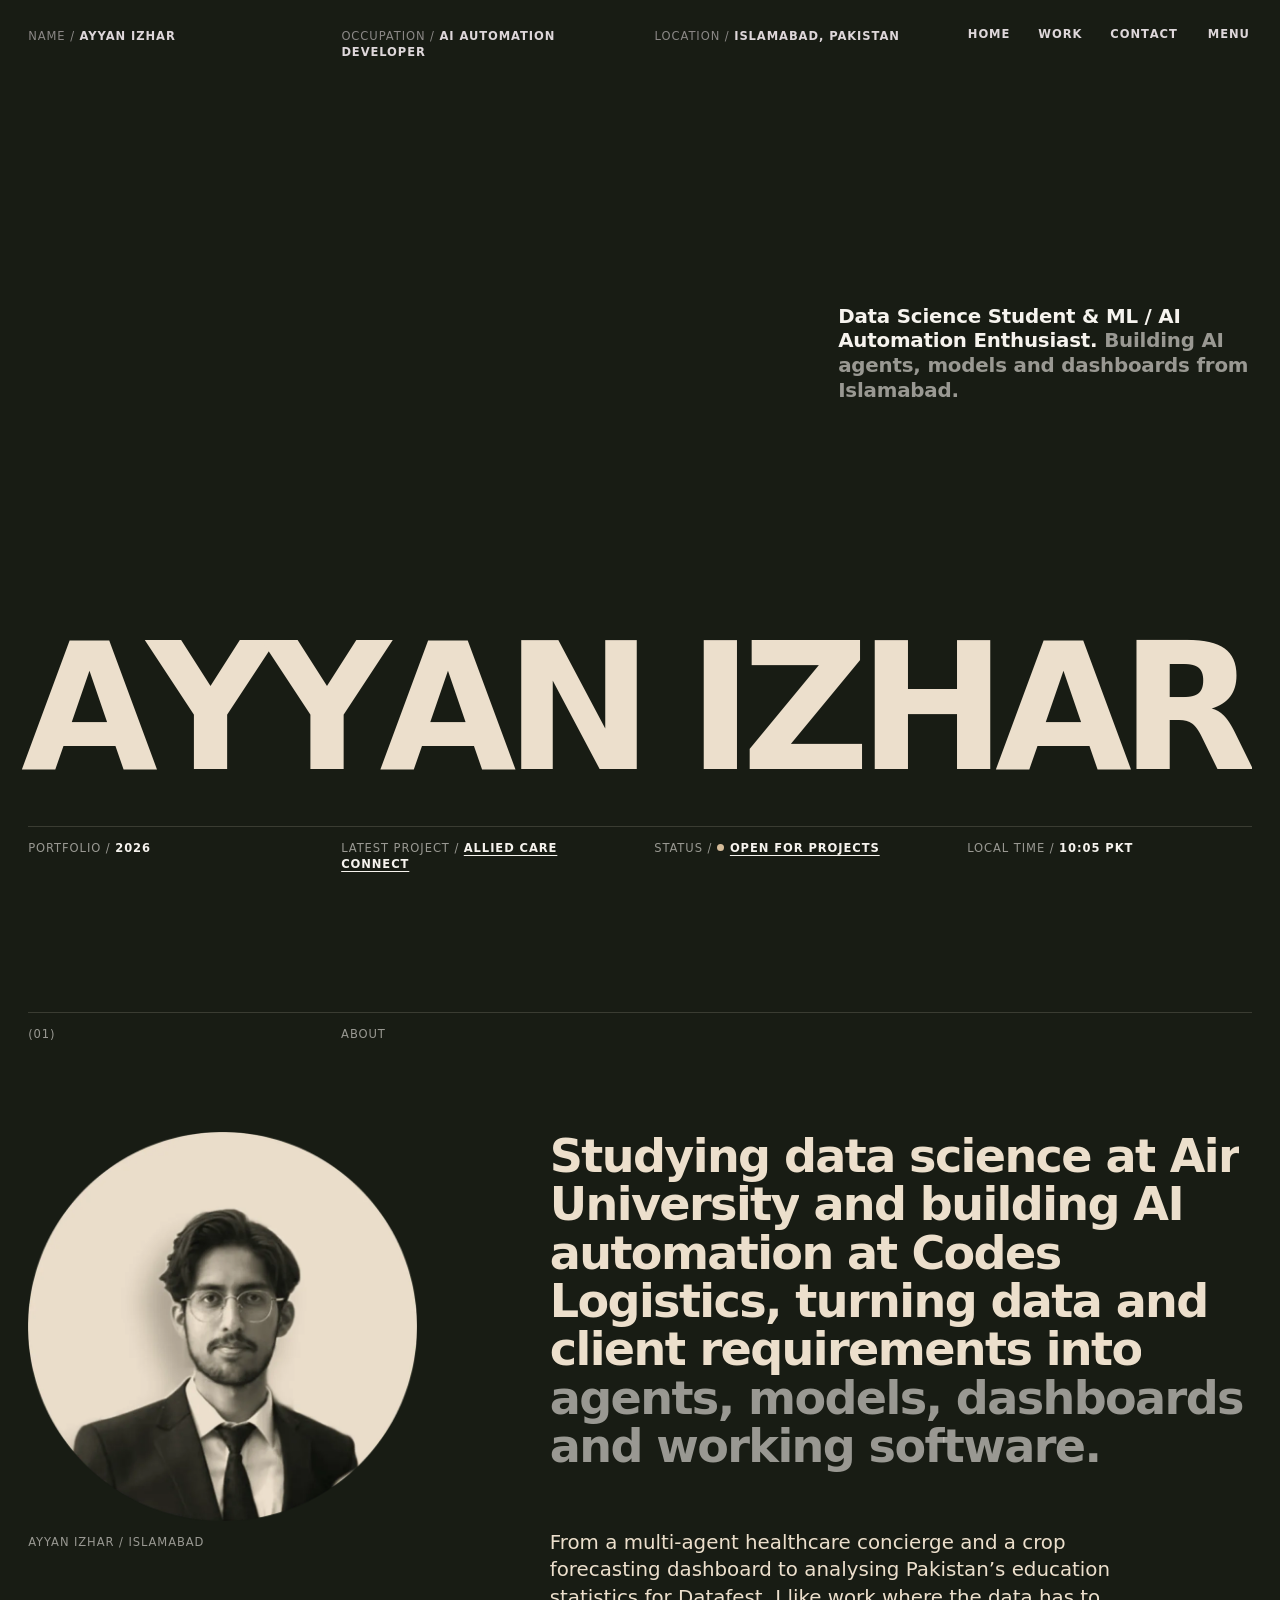
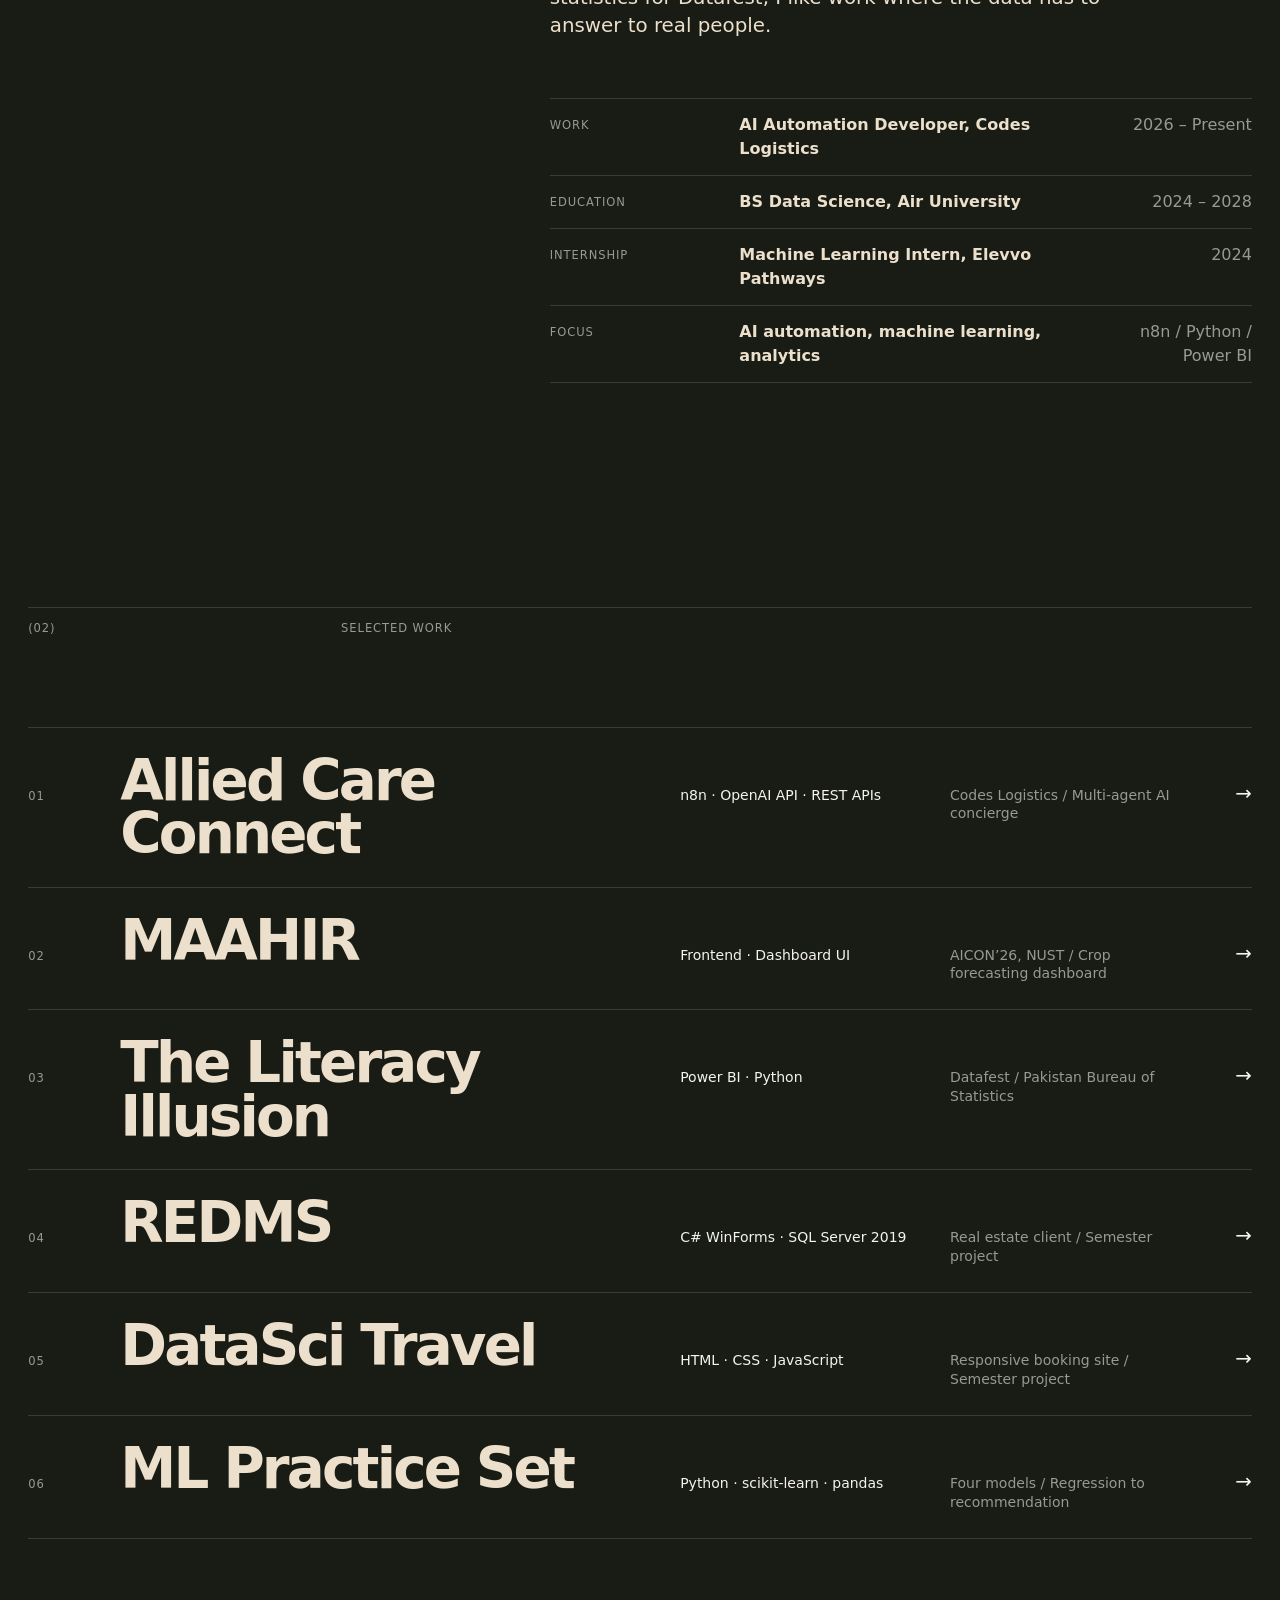
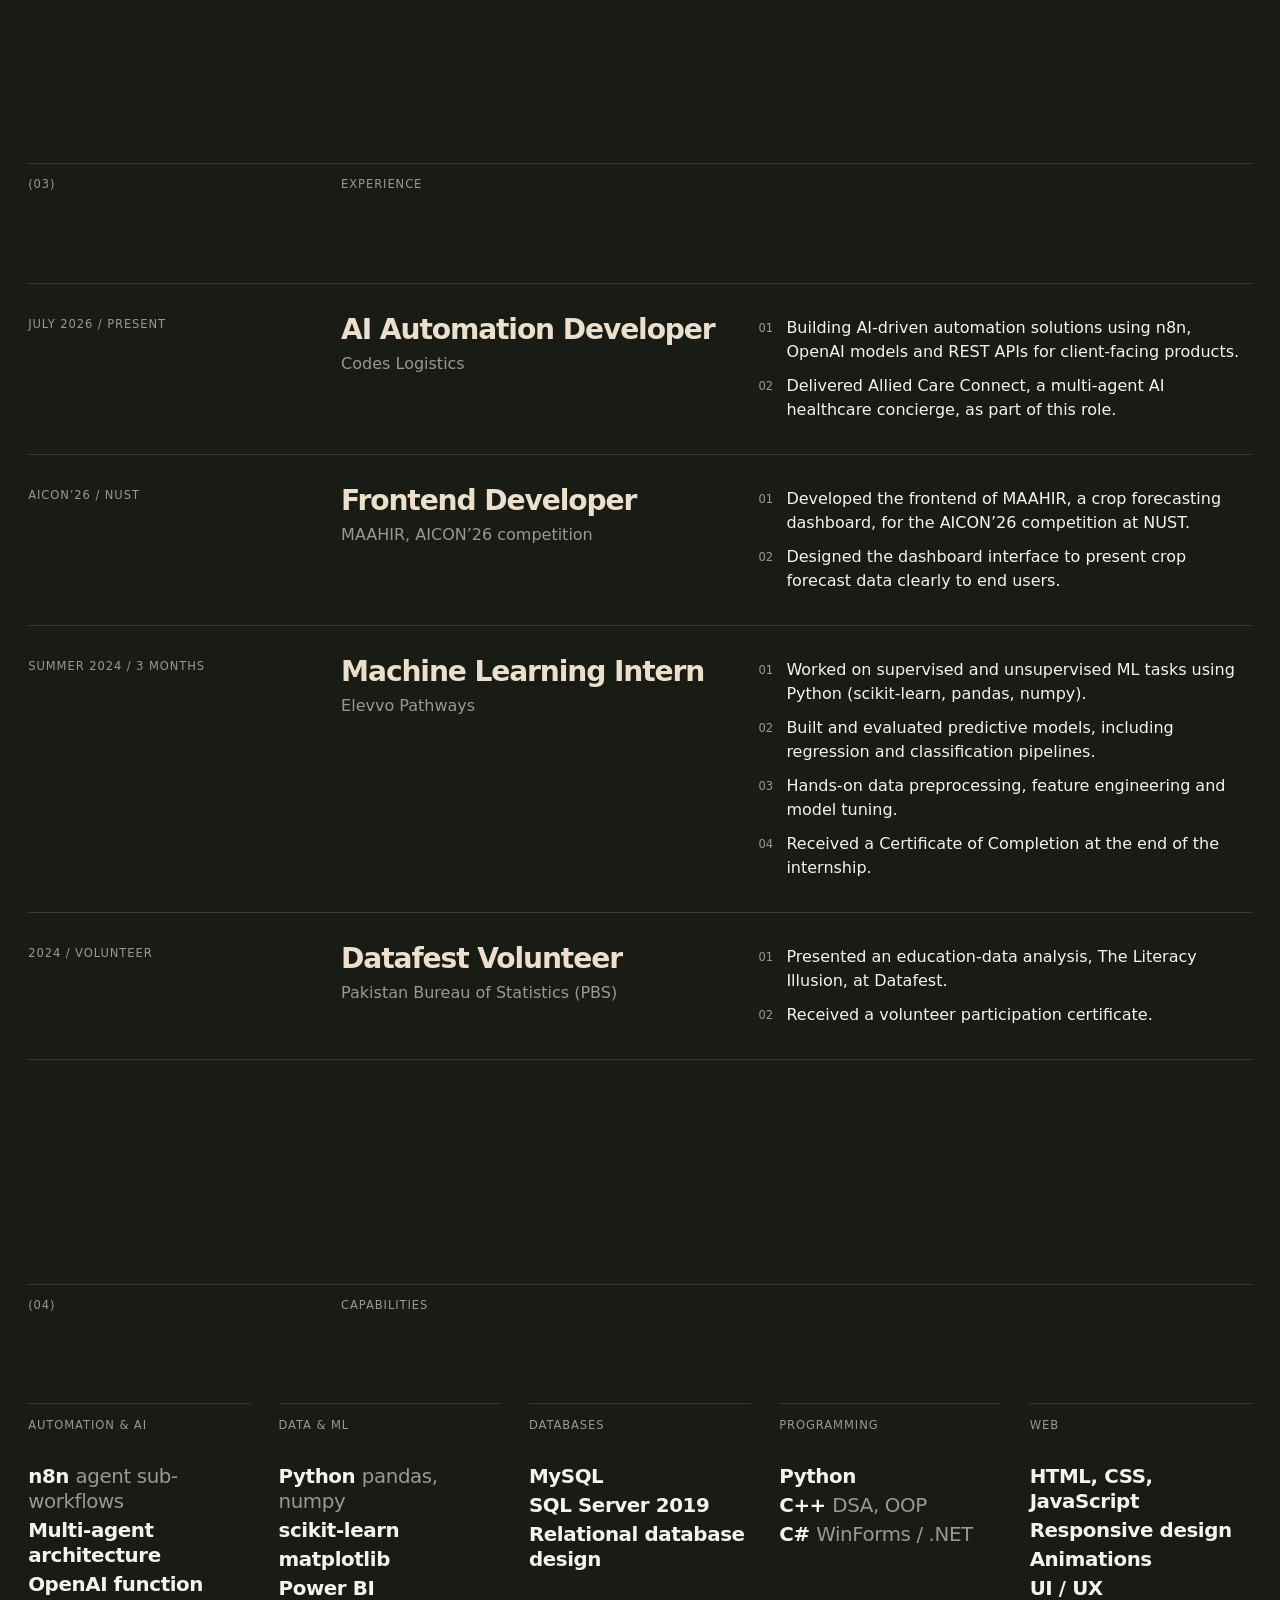
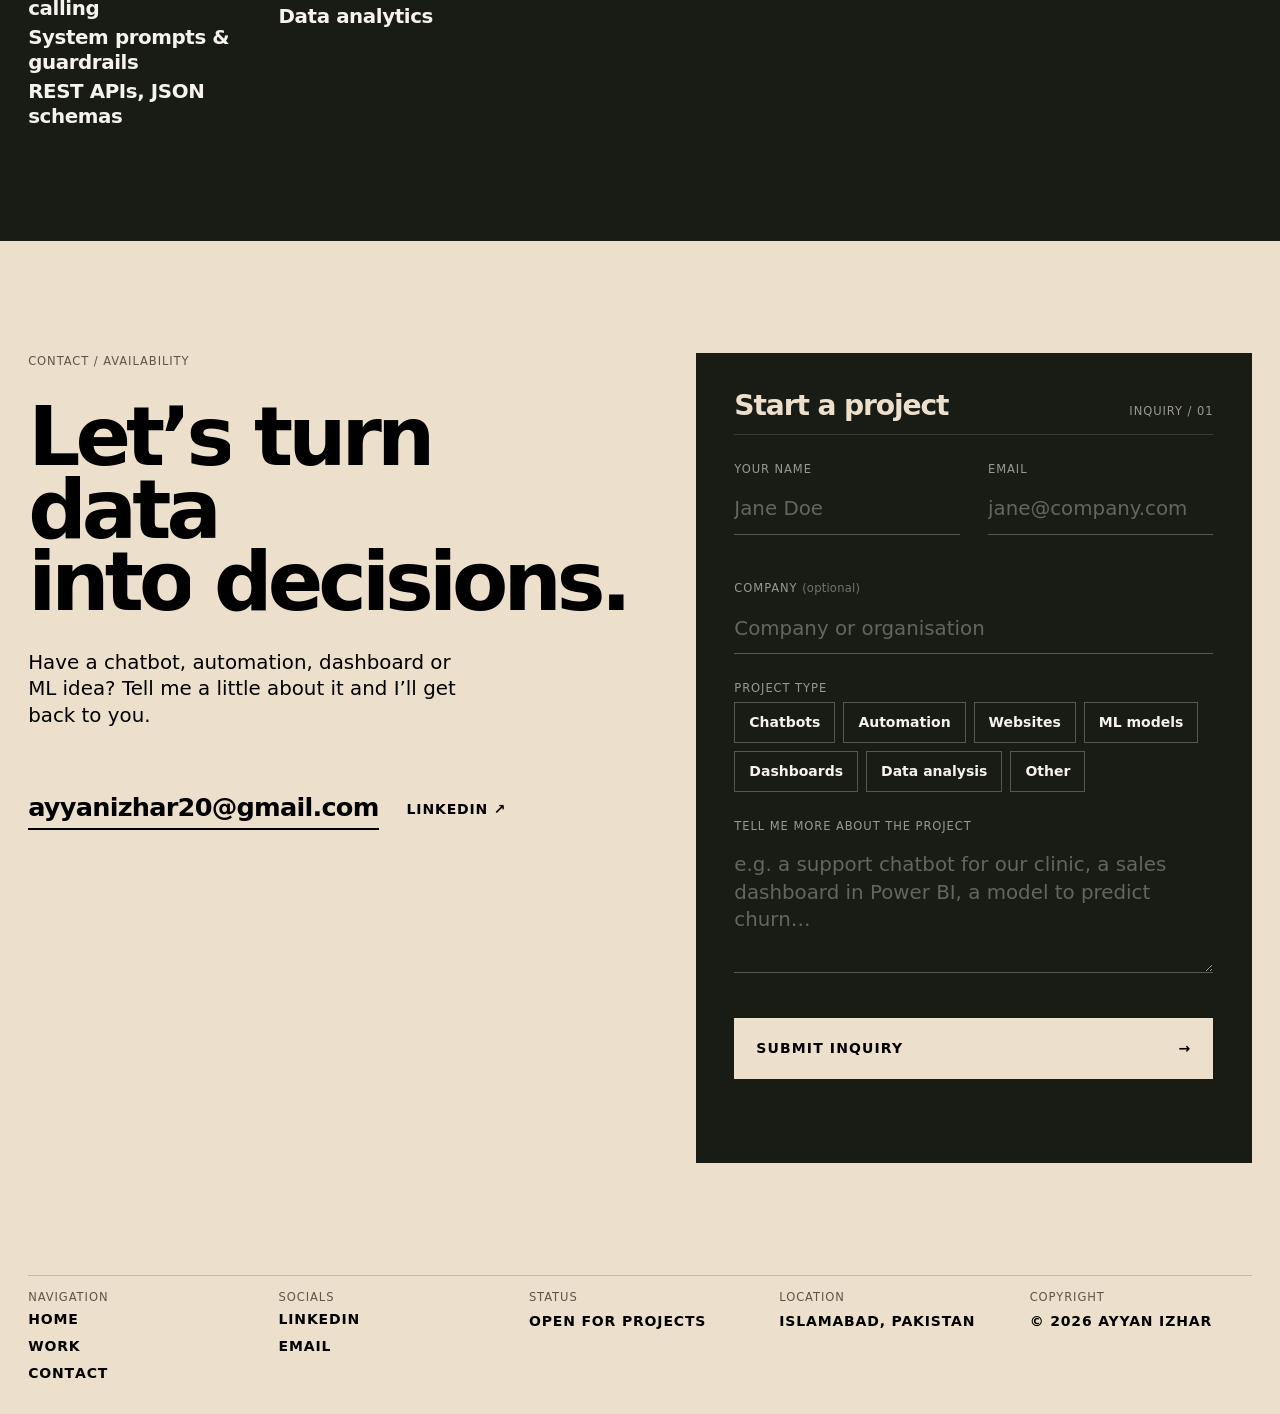
==== commit 434cc774: "Wire inquiry form to Web3Forms" ====
--- a/index.html
+++ b/index.html
@@ -252,7 +252,7 @@
         </div>
       </div>
 
-      <form class="inquiry" data-inquiry data-key="YOUR_WEB3FORMS_ACCESS_KEY" novalidate aria-labelledby="inq-title">
+      <form class="inquiry" data-inquiry data-key="5af1431c-3515-425e-9345-6d85cdaa1de3" novalidate aria-labelledby="inq-title">
         <div class="inquiry-head"><h3 id="inq-title">Start a project</h3><span class="label">Inquiry / 01</span></div>
         <div class="field-row">
           <div class="field">
